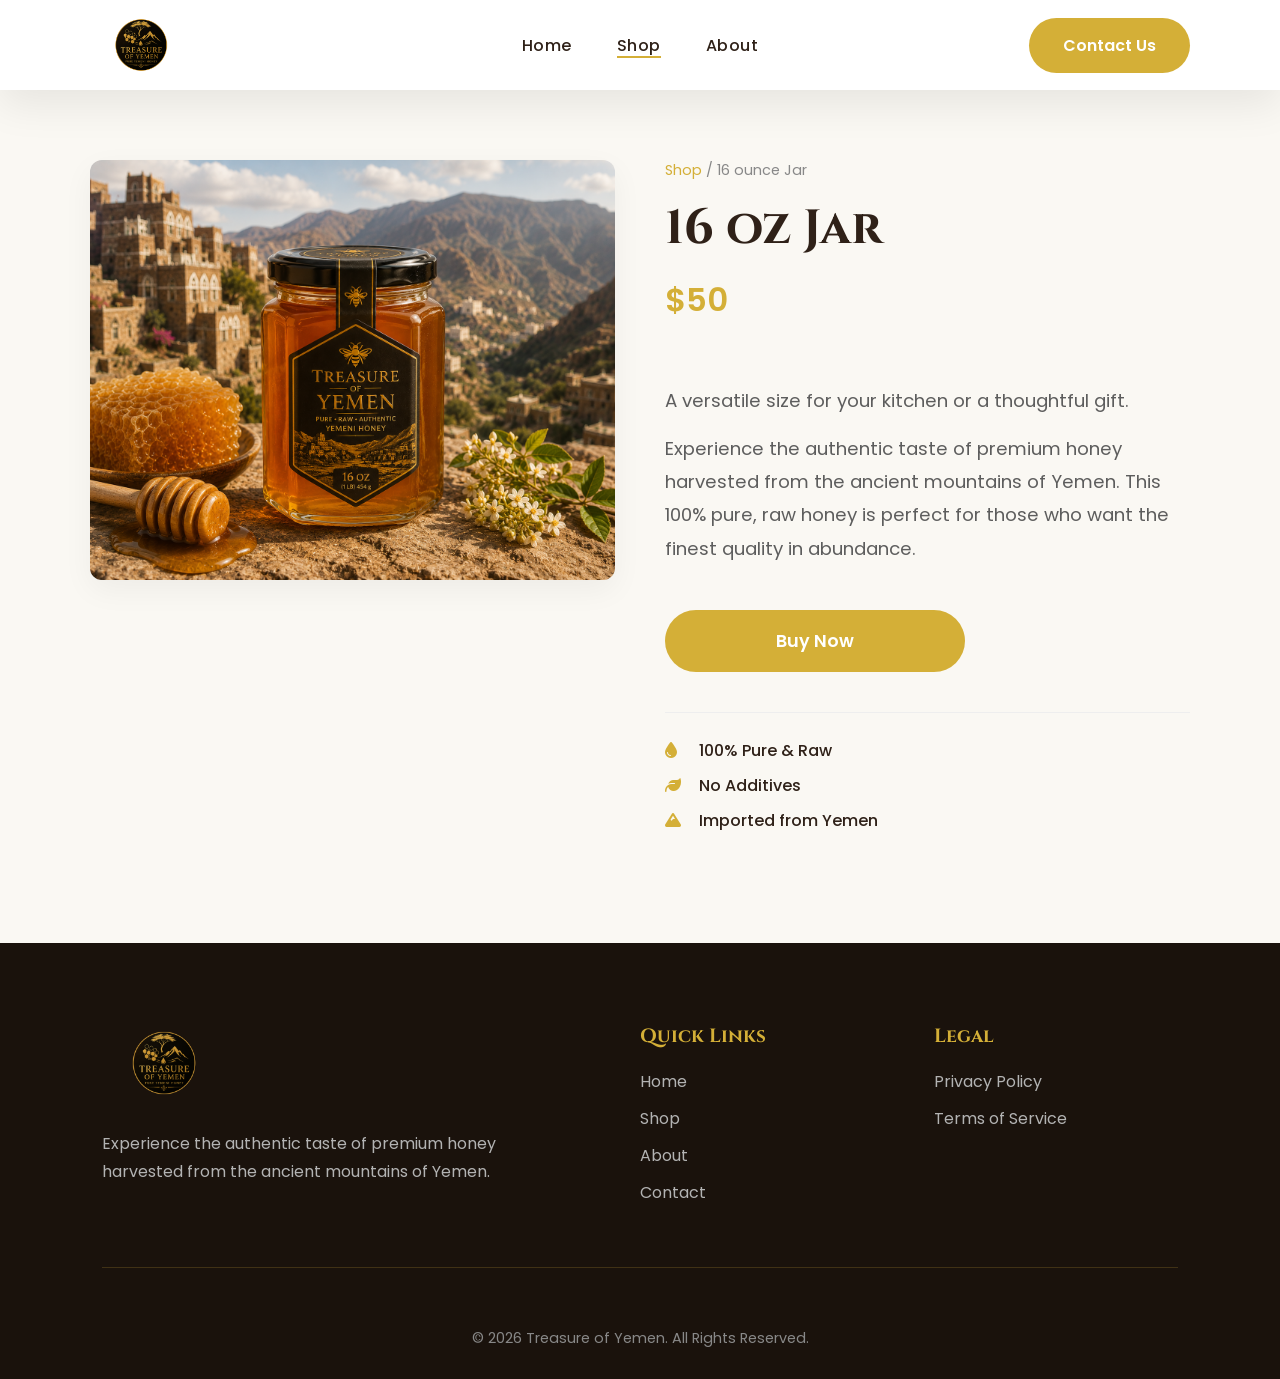
==== 16ozjar.html @ 9f474335 "Add files via upload" ====
<!DOCTYPE html>
<html lang="en">
<head>
    <meta charset="UTF-8">
    <meta name="viewport" content="width=device-width, initial-scale=1.0">
    <title>16 oz Jar | Treasure of Yemen</title>
    <link rel="icon" href="images/favicontreasureofyemen.png">
    
    <!-- Google Fonts & Icons -->
    <link rel="preconnect" href="https://fonts.googleapis.com">
    <link rel="preconnect" href="https://fonts.gstatic.com" crossorigin>
    <link href="https://fonts.googleapis.com/css2?family=Cinzel:wght@500;600;700&family=Poppins:wght@300;400;500;600;700&display=swap" rel="stylesheet">
    <link rel="stylesheet" href="https://cdnjs.cloudflare.com/ajax/libs/font-awesome/6.4.0/css/all.min.css">
    
    <!-- All CSS centralized here -->
    <link rel="stylesheet" href="css/style.css">
</head>
<body class="shop-page">

<!-- Navbar -->
<nav id="navbar">
    <a href="index.html" class="logo">
        <img src="images/treasureofyemen1.png" alt="Treasure of Yemen">
    </a>
    <ul class="nav-links">
        <li><a href="index.html">Home</a></li>
        <li><a href="shop.html" class="active">Shop</a></li>
        <li><a href="index.html#about">About</a></li>
    </ul>
    <a href="index.html#contact" class="shop-btn">Contact Us</a>
    <div class="menu-toggle">
        <span></span><span></span><span></span>
    </div>
</nav>

<!-- Mobile Menu -->
<div class="mobile-menu">
    <a href="index.html">Home</a>
    <a href="shop.html">Shop</a>
    <a href="index.html#about">About</a>
    <a href="index.html#contact" class="mobile-shop-btn">Contact Us</a>
</div>

<!-- Single Product Section -->
<section class="single-product">
    <!-- Added fade-up-element for animation -->
    <div class="product-detail-container fade-up-element">
        <!-- Left Side: Large Image -->
        <div class="product-detail-image">
            <img src="images/16ozhoney.png" alt="16 oz Jar">
        </div>
        
        <!-- Right Side: Details & Action -->
        <div class="product-detail-info">
            <p class="breadcrumbs"><a href="shop.html">Shop</a> / 16 ounce Jar</p>
            <h1>16 oz Jar</h1>
            <p class="price">$50</p>
            
            <div class="description">
                <p>A versatile size for your kitchen or a thoughtful gift.</p>
                <p>Experience the authentic taste of premium honey harvested from the ancient mountains of Yemen. This 100% pure, raw honey is perfect for those who want the finest quality in abundance.</p>
            </div>

            <!-- Removed Cart, Added Stripe Link -->
            <div class="purchase-actions">
                <a href="YOUR_STRIPE_LINK_HERE" class="primary-btn">Buy Now</a>
            </div>
            
            <div class="product-features">
                <p><i class="fa-solid fa-droplet"></i> 100% Pure & Raw</p>
                <p><i class="fa-solid fa-leaf"></i> No Additives</p>
                <p><i class="fa-solid fa-mountain"></i> Imported from Yemen</p>
            </div>
        </div>
    </div>
</section>

<!-- ================= FOOTER ================= -->
<footer class="footer">
    <div class="footer-content">
        <div class="footer-brand">
            <img src="images/treasureofyemen1.png" alt="Treasure of Yemen Logo" class="footer-logo">
            <p>Experience the authentic taste of premium honey harvested from the ancient mountains of Yemen.</p>
        </div>
        <div class="footer-links">
            <h3>Quick Links</h3>
            <a href="index.html">Home</a>
            <a href="shop.html">Shop</a>
            <a href="index.html#about">About</a>
            <a href="index.html#contact">Contact</a>
        </div>
        <div class="footer-legal">
            <h3>Legal</h3>
            <a href="#" id="privacyLink">Privacy Policy</a>
            <a href="#" id="termsLink">Terms of Service</a>
        </div>
    </div>
    <div class="footer-bottom">
        <p>&copy; 2026 Treasure of Yemen. All Rights Reserved.</p>
    </div>
</footer>

<!-- ================= LEGAL POPUPS ================= -->
<div class="success-popup legal-popup" id="privacyPopup">
    <div class="popup-box legal-box">
        <h3>Privacy Policy</h3>
        <div class="legal-text">
            <p><strong>1. Information Collection:</strong> We collect information you provide directly to us, such as when you create an account, subscribe to our newsletter, or make a purchase. This includes your name, email, phone number, and shipping address.</p>
            <p><strong>2. Use of Data:</strong> Your data is used exclusively to process orders, deliver your premium honey, and communicate updates or exclusive offers related to Treasure of Yemen.</p>
            <p><strong>3. Data Protection:</strong> We implement industry-standard security measures to protect your personal information from unauthorized access, alteration, or disclosure. We do not sell your personal data to third parties.</p>
        </div>
        <button class="close-legal-btn">Close</button>
    </div>
</div>

<div class="success-popup legal-popup" id="termsPopup">
    <div class="popup-box legal-box">
        <h3>Terms of Service</h3>
        <div class="legal-text">
            <p><strong>1. Product Authenticity:</strong> Treasure of Yemen guarantees that all our honey is 100% pure and raw, imported directly from Yemen without additives or blending.</p>
            <p><strong>2. Shipping & Returns:</strong> Orders are processed within 1-2 business days. Due to the consumable nature of our products, returns are only accepted for sealed, unopened jars within 14 days of delivery.</p>
            <p><strong>3. Medical Disclaimer:</strong> Our products are intended for culinary and general wellness purposes. They are not intended to diagnose, treat, cure, or prevent any disease. Do not feed raw honey to infants under one year of age.</p>
        </div>
        <button class="close-legal-btn">Close</button>
    </div>
</div>

<!-- All JS centralized here -->
<script src="js/app.js"></script>
</body>
</html>
---- css/style.css ----
/* ---------------- RESET ---------------- */

*{
margin:0;
padding:0;
box-sizing:border-box;
}

html{
scroll-behavior:smooth;
}

body{

font-family:'Poppins',sans-serif;

background:#FAF8F3;

color:#2F2118;

overflow-x:hidden;

}

/*======================
        NAVBAR
=======================*/

#navbar{

    position:fixed;

    top:0;

    left:0;

    width:100%;

    display:grid;

    grid-template-columns:170px 1fr 170px;

    align-items:center;

    padding:18px 7%;

    z-index:1000;

    transition:.4s ease;

    background:rgba(255,255,255,.08);

    backdrop-filter:blur(16px);

}

#navbar.scrolled{

    background:rgba(255,255,255,.96);

    box-shadow:0 15px 40px rgba(0,0,0,.08);

    padding:12px 7%;

}

.logo{

    display:flex;

    align-items:center;

}

.logo img{

    height:82px;

    transition:.4s;

}

#navbar.scrolled .logo img{

    height:66px;

}

.logo:hover img{

    transform:scale(1.05);

}

.nav-links{

    display:flex;

    justify-content:center;

    gap:45px;

    list-style:none;

}

.nav-links li{

    position:relative;

}

.nav-links a{

    text-decoration:none;

    color:white;

    font-weight:500;

    letter-spacing:.5px;

    transition:.35s;

    padding-bottom:6px;

}

#navbar.scrolled .nav-links a{

    color:#2F2118;

}

.nav-links a::after{

    content:"";

    position:absolute;

    left:0;

    bottom:0;

    width:0;

    height:2px;

    background:#D4AF37;

    transition:.35s;

}

.nav-links a:hover::after,
.nav-links .active::after{

    width:100%;

}

.shop-btn{

    justify-self:end;

    text-decoration:none;

    padding:15px 34px;

    border-radius:999px;

    background:#D4AF37;

    color:white;

    font-weight:600;

    transition:.35s;

}

.shop-btn:hover{

    background:#BE9718;

    transform:translateY(-3px);

    box-shadow:0 15px 35px rgba(212,175,55,.35);

}

/* ---------------- HERO ---------------- */

.hero{

height:100vh;

display:flex;

justify-content:center;

align-items:center;

text-align:center;

position:relative;

background:url("images/hero.jpg") center center/cover no-repeat;

}

.overlay{

position:absolute;

inset:0;

background:rgba(0,0,0,.45);

}

.hero-content{

position:relative;

max-width:850px;

padding:20px;

color:white;

z-index:2;

animation:fadeUp 1.4s;

}

.subtitle{

letter-spacing:6px;

font-size:.9rem;

color:#D4AF37;

margin-bottom:25px;

}

.hero h1{

font-family:'Cinzel',serif;

font-size:5.4rem;

line-height:1.1;

margin-bottom:25px;

}

.description{

font-size:1.15rem;

line-height:1.9;

max-width:700px;

margin:auto;

opacity:.92;

}

.hero-buttons{

margin-top:45px;

display:flex;

justify-content:center;

gap:22px;

flex-wrap:wrap;

}

.primary-btn{

text-decoration:none;

background:#D4AF37;

padding:18px 38px;

border-radius:50px;

color:white;

font-weight:600;

transition:.35s;

}

.primary-btn:hover{

transform:translateY(-5px);

background:#bc971e;

}

.secondary-btn{

text-decoration:none;

border:2px solid white;

padding:18px 38px;

border-radius:50px;

color:white;

transition:.35s;

}

.secondary-btn:hover{

background:white;

color:#2F2118;

}

@keyframes fadeUp{

from{

opacity:0;

transform:translateY(40px);

}

to{

opacity:1;

transform:translateY(0);

}

}

.menu-toggle{

    display:none;

    justify-self:end;

    cursor:pointer;

}

.menu-toggle span{

    display:block;

    width:28px;

    height:3px;

    margin:6px;

    background:white;

    transition:.35s;

}

#navbar.scrolled .menu-toggle span{

    background:#2F2118;

}

@media(max-width:980px){

#navbar{

grid-template-columns:1fr auto;

}

.nav-links{

display:none;

}

.shop-btn{

display:none;

}

.menu-toggle{

display:block;

}

.logo img{

height:72px;

}

}

/*========================================
                HERO
========================================*/

.hero {
    padding-top: 130px;
    position: relative;
    height: 100vh;
    width: 100%; /* Ensures the container spans the full width from left to right */
    overflow: hidden;
    display: flex;
    justify-content: center;
    align-items: center;
    text-align: center;
    
    /* Replaced 'hero.jpg' with 'why1.png' */
    background: url("../images/main.png") center center / cover no-repeat;
    
    animation: zoomHero 18s ease-in-out infinite alternate;
}

.overlay{

    position:absolute;

    inset:0;

    background:linear-gradient(
    rgba(25,18,12,.65),
    rgba(25,18,12,.60)
    );

}

.hero-glow{

    position:absolute;

    width:700px;

    height:700px;

    border-radius:50%;

    background:radial-gradient(circle,
    rgba(212,175,55,.22),
    transparent 70%);

    filter:blur(50px);

    animation:floatGlow 7s ease-in-out infinite;

}

.hero-content{

    position:relative;

    z-index:5;

    max-width:850px;

    padding:20px;

    animation:heroReveal 1.3s ease;

}

.subtitle{

    color:#D4AF37;

    letter-spacing:7px;

    font-size:.85rem;

    margin-bottom:25px;

}

.hero h1{

    color:white;

    font-family:"Cinzel",serif;

    font-size:6rem;

    line-height:1.05;

    font-weight:700;

}

.hero h1 span{

    display:block;

    color:#D4AF37;

}

.description{

    color:white;

    max-width:650px;

    margin:35px auto;

    line-height:1.9;

    font-size:1.15rem;

    opacity:.95;

}

.hero-buttons{

    display:flex;

    justify-content:center;

    gap:22px;

    margin-top:40px;

    flex-wrap:wrap;

}

.primary-btn{

    background:#D4AF37;

    color:white;

    text-decoration:none;

    padding:18px 38px;

    border-radius:999px;

    transition:.35s;

    font-weight:600;

}

.primary-btn:hover{

    transform:translateY(-5px);

    background:#BE9718;

    box-shadow:0 18px 40px rgba(212,175,55,.35);

}

.secondary-btn{

    border:2px solid white;

    color:white;

    text-decoration:none;

    padding:18px 38px;

    border-radius:999px;

    transition:.35s;

}

.secondary-btn:hover{

    background:white;

    color:#2F2118;

}

.scroll-indicator{

    position:absolute;

    bottom:40px;

    left:50%;

    transform:translateX(-50%);

    width:28px;

    height:48px;

    border:2px solid white;

    border-radius:30px;

    display:flex;

    justify-content:center;

}

.scroll-indicator span{

    width:5px;

    height:10px;

    background:white;

    border-radius:10px;

    margin-top:8px;

    animation:scrollDown 2s infinite;

}

/*================ Animations ================*/

@keyframes heroReveal{

from{

opacity:0;

transform:translateY(40px);

}

to{

opacity:1;

transform:translateY(0);

}

}

@keyframes scrollDown{

0%{

opacity:0;

transform:translateY(0);

}

50%{

opacity:1;

}

100%{

opacity:0;

transform:translateY(16px);

}

}

@keyframes zoomHero{

from{

background-size:100%;

}

to{

background-size:108%;

}

}

@keyframes floatGlow{

0%{

transform:translate(-80px,-40px);

}

50%{

transform:translate(90px,30px);

}

100%{

transform:translate(-80px,-40px);

}

}

/*================ Mobile ================*/

@media(max-width: 900px) {
    .hero {
        /* Prevents jumping on mobile browsers */
        height: 100dvh; 
    }
    
    .hero h1 {
        font-size: 3.8rem;
    }
    
    .description {
        font-size: 1rem;
    }
}

@media(max-width:600px){

.hero h1{

font-size:2.8rem;

}

.subtitle{

letter-spacing:3px;

font-size:.7rem;

}

.primary-btn,
.secondary-btn{

width:100%;

text-align:center;

}

}

/*==========================================
                ABOUT
==========================================*/

.about{

    padding:140px 8%;

    display:grid;

    grid-template-columns:1fr 1fr;

    gap:80px;

    align-items:center;

    background:#FAF8F3;

}

.about-image{

    overflow:hidden;

    border-radius:24px;

    box-shadow:0 25px 60px rgba(0,0,0,.10);

}

.about-image img{

    width:100%;

    display:block;

    transition:.6s;

}

.about-image:hover img{

    transform:scale(1.08);

}

.section-subtitle{

    color:#D4AF37;

    letter-spacing:5px;

    font-size:.85rem;

    margin-bottom:18px;

    font-weight:600;

}

.about-content h2{

    font-family:"Cinzel",serif;

    font-size:3rem;

    color:#2F2118;

    margin-bottom:30px;

    line-height:1.2;

}

.about-content p{

    color:#666;

    font-size:1.05rem;

    line-height:2;

    margin-bottom:24px;

}

.about-stats{

    display:flex;

    gap:35px;

    margin-top:40px;

    flex-wrap:wrap;

}

.stat{

    background:white;

    padding:28px;

    border-radius:18px;

    min-width:150px;

    text-align:center;

    box-shadow:0 15px 35px rgba(0,0,0,.06);

    transition:.35s;

}

.stat:hover{

    transform:translateY(-8px);

}

.stat h3{

    font-size:2rem;

    color:#D4AF37;

    margin-bottom:8px;

    font-family:"Cinzel",serif;

}

.stat span{

    color:#555;

}

@media(max-width:950px){

.about{

grid-template-columns:1fr;

}

.about-content{

text-align:center;

}

.about-stats{

justify-content:center;

}

}

/*==========================================
            WHY CHOOSE US
==========================================*/

.features{

    padding:140px 8%;

    background:white;

}

.section-title{

    text-align:center;

    margin-bottom:70px;

}

.section-title p{

    color:#D4AF37;

    letter-spacing:5px;

    font-weight:600;

    margin-bottom:15px;

    font-size:.85rem;

}

.section-title h2{

    font-family:"Cinzel", serif;

    font-size:3rem;

    color:#2F2118;

}

.feature-grid{

    display:grid;

    grid-template-columns:repeat(auto-fit,minmax(260px,1fr));

    gap:30px;

}

.feature-card{

    background:#FAF8F3;

    border-radius:24px;

    padding:45px 30px;

    text-align:center;

    transition:.35s ease;

    border:1px solid rgba(212,175,55,.15);

}

.feature-card:hover{

    transform:translateY(-10px);

    box-shadow:0 25px 50px rgba(0,0,0,.08);

}

.feature-icon {
    width: 85px;
    height: 85px;
    margin: auto;
    margin-bottom: 28px;
    border-radius: 50%;
    display: flex;
    align-items: center;
    justify-content: center;
    background: #D4AF37;
    font-size: 2rem;
    color: white; /* <-- Add this line */
}

.feature-card h3{

    margin-bottom:18px;

    font-size:1.35rem;

    color:#2F2118;

}

.feature-card p{

    line-height:1.8;

    color:#666;

}

/*==========================================
        FEATURED PRODUCTS
==========================================*/

.featured-products{

    padding:140px 8%;

    background:#FAF8F3;

}

.products-grid{

    display:grid;

    grid-template-columns:repeat(auto-fit,minmax(320px,1fr));

    gap:35px;

}

.product-card{

    background:white;

    border-radius:28px;

    overflow:hidden;

    transition:.4s;

    box-shadow:0 15px 35px rgba(0,0,0,.06);

    display:flex;

    flex-direction:column;

}

.product-card:hover{

    transform:translateY(-12px);

    box-shadow:0 30px 60px rgba(0,0,0,.12);

}

.product-image{

    background:#F7F3EC;

    height:340px;

    display:flex;

    justify-content:center;

    align-items:center;

    overflow:hidden;

}

.product-image img{

    width:80%;

    transition:.45s;

}

.product-card:hover img{

    transform:scale(1.08);

}

.product-info{

    padding:35px;

}

.product-info h3{

    font-family:"Cinzel",serif;

    font-size:1.8rem;

    color:#2F2118;

    margin-bottom:12px;

}

.price{

    color:#D4AF37;

    font-size:1.6rem;

    font-weight:700;

    margin-bottom:18px;

}

.product-description{

    color:#666;

    line-height:1.8;

    margin-bottom:30px;

}

.product-buttons{

    display:flex;

    gap:15px;

}

.view-btn,
.buy-btn{

    flex:1;

    text-align:center;

    text-decoration:none;

    padding:14px;

    border-radius:999px;

    font-weight:600;

    transition:.35s;

}

.view-btn{

    border:2px solid #D4AF37;

    color:#D4AF37;

}

.view-btn:hover{

    background:#D4AF37;

    color:white;

}

.buy-btn{

    background:#2F2118;

    color:white;

}

.buy-btn:hover{

    background:#D4AF37;

}

@media(max-width:768px){

.product-buttons{

    flex-direction:column;

}

}

/*==========================================
            NEWSLETTER
==========================================*/

.newsletter{

    padding:140px 8%;

    background:linear-gradient(135deg,#2F2118,#4A3426);

}

.newsletter-container{

    max-width:900px;

    margin:auto;

    text-align:center;

}

.newsletter-subtitle{

    color:#D4AF37;

    letter-spacing:5px;

    font-size:.85rem;

    font-weight:600;

    margin-bottom:18px;

}

.newsletter h2{

    color:white;

    font-family:"Cinzel",serif;

    font-size:3rem;

    margin-bottom:25px;

}

.newsletter-text{

    color:#E6E6E6;

    max-width:650px;

    margin:0 auto 45px;

    line-height:1.8;

}

.newsletter-form{

    display:flex;

    flex-wrap:wrap;

    justify-content:center;

    gap:18px;

}

.newsletter-form input{

    flex:1;

    min-width:280px;

    padding:18px 22px;

    border:none;

    outline:none;

    border-radius:50px;

    font-size:1rem;

    background:white;

    transition:.3s;

}

.newsletter-form input:focus{

    box-shadow:0 0 0 3px rgba(212,175,55,.35);

}

.newsletter-form button{

    width:100%;

    max-width:260px;

    padding:18px;

    border:none;

    border-radius:50px;

    background:#D4AF37;

    color:white;

    font-size:1rem;

    font-weight:600;

    cursor:pointer;

    transition:.35s;

    margin-top:8px;

}

.newsletter-form button:hover{

    background:#BE9718;

    transform:translateY(-4px);

    box-shadow:0 15px 35px rgba(212,175,55,.35);

}

@media(max-width:768px){

.newsletter h2{

font-size:2.2rem;

}

.newsletter-form input{

width:100%;

min-width:100%;

}

.newsletter-form button{

max-width:100%;

}

}

/*==========================================
            SUCCESS POPUP
==========================================*/

.success-popup{

    position:fixed;

    inset:0;

    background:rgba(0,0,0,.55);

    backdrop-filter:blur(8px);

    display:flex;

    justify-content:center;

    align-items:center;

    z-index:9999;

    opacity:0;

    visibility:hidden;

    transition:.35s ease;

}

.success-popup.show{

    opacity:1;

    visibility:visible;

}

.popup-box{

    width:min(90%,500px);

    background:white;

    border-radius:28px;

    padding:50px 40px;

    text-align:center;

    transform:scale(.9);

    transition:.35s ease;

    box-shadow:0 30px 70px rgba(0,0,0,.18);

}

.success-popup.show .popup-box{

    transform:scale(1);

}

.popup-check{

    width:90px;

    height:90px;

    margin:auto;

    border-radius:50%;

    background:#D4AF37;

    color:white;

    font-size:2.8rem;

    display:flex;

    justify-content:center;

    align-items:center;

    margin-bottom:25px;

    animation:popupBounce .8s;

}

.popup-box h3{

    font-family:"Cinzel",serif;

    color:#2F2118;

    font-size:2rem;

    margin-bottom:18px;

}

.popup-box p{

    color:#666;

    line-height:1.8;

    margin-bottom:35px;

}

.popup-box button{

    border:none;

    background:#D4AF37;

    color:white;

    padding:16px 40px;

    border-radius:999px;

    cursor:pointer;

    font-size:1rem;

    font-weight:600;

    transition:.3s;

}

.popup-box button:hover{

    background:#BE9718;

    transform:translateY(-3px);

}

@keyframes popupBounce{

0%{

transform:scale(0);

}

70%{

transform:scale(1.15);

}

100%{

transform:scale(1);

}

}

/* ================= MOBILE MENU ================= */
.mobile-menu {
    position: fixed;
    top: 0;
    right: -100%; /* Hides the menu off-screen by default */
    width: 100%;
    height: 100vh;
    height: 100dvh; /* Adapts to mobile browser UI */
    background: rgba(25, 18, 12, 0.98); /* Deep brown/black matching your theme */
    backdrop-filter: blur(10px);
    display: flex;
    flex-direction: column;
    justify-content: center;
    align-items: center;
    gap: 30px;
    z-index: 999; /* Sits just below your navbar which is z-index 1000 */
    transition: 0.4s ease-in-out;
}

/* Toggled via your existing app.js */
.mobile-menu.open {
    right: 0; 
}

.mobile-menu a {
    color: white;
    text-decoration: none;
    font-size: 1.5rem;
    font-family: "Cinzel", serif;
    transition: 0.3s;
}

.mobile-menu a:hover {
    color: #D4AF37;
}

.mobile-menu .mobile-shop-btn {
    background: #D4AF37;
    padding: 15px 35px;
    border-radius: 999px;
    margin-top: 10px;
    font-family: "Poppins", sans-serif;
}

/* Hamburger to 'X' Animation */
.menu-toggle {
    z-index: 1001; /* Keeps the toggle clickable above the mobile menu */
}

.menu-toggle.active span:nth-child(1) {
    transform: translateY(9px) rotate(45deg);
}

.menu-toggle.active span:nth-child(2) {
    opacity: 0;
}

.menu-toggle.active span:nth-child(3) {
    transform: translateY(-9px) rotate(-45deg);
}

/* Fade the "X" into the brand's gold color when the navbar is scrolled */
#navbar.scrolled .menu-toggle.active span {
    background: #000000; 
}

/* ================= MOBILE HERO FIX ================= */
@media(max-width: 900px) {
    .hero {
        /* Override the desktop animation with a mobile-friendly one */
        animation: zoomHeroMobile 18s ease-in-out infinite alternate !important;
        background-position: center center !important;
    }
}

/* Mobile zoom animation prioritizing height over width */
@keyframes zoomHeroMobile {
    from {
        /* 'auto' for width, '100%' for height ensures the screen is always filled */
        background-size: auto 100%; 
    }
    to {
        background-size: auto 110%;
    }
}

/*==========================================
            CONTACT
==========================================*/

.contact {
    padding: 140px 8%;
    background: white; /* Contrasts perfectly with the off-white products section above it */
}

.contact-container {
    display: grid;
    grid-template-columns: repeat(auto-fit, minmax(280px, 1fr));
    gap: 30px;
    max-width: 1200px;
    margin: auto;
}

.contact-card {
    background: #FAF8F3;
    border: 1px solid rgba(212, 175, 55, 0.15);
    border-radius: 24px;
    padding: 45px 30px;
    text-align: center;
    transition: 0.35s ease;
    display: flex;
    flex-direction: column;
    justify-content: center;
    
    /* ADD THESE TWO LINES */
    position: relative; 
    text-decoration: none; 
}

.contact-card:hover {
    transform: translateY(-10px);
    box-shadow: 0 25px 50px rgba(0, 0, 0, 0.08);
}

/* Creates the hidden floating badge using the text from 'data-hover' */
.contact-card::before {
    content: attr(data-hover);
    position: absolute;
    top: -20px; /* Starts slightly out of frame */
    left: 50%;
    transform: translateX(-50%);
    background: #D4AF37;
    color: white;
    padding: 6px 18px;
    border-radius: 20px;
    font-size: 0.8rem;
    font-weight: 600;
    letter-spacing: 1px;
    text-transform: uppercase;
    white-space: nowrap;
    opacity: 0;
    visibility: hidden;
    transition: 0.4s ease;
    box-shadow: 0 5px 15px rgba(212, 175, 55, 0.3);
}

/* Slides the badge down and fades it in when the card is hovered */
.contact-card:hover::before {
    top: 15px;
    opacity: 1;
    visibility: visible;
}

.contact-icon {
    width: 80px;
    height: 80px;
    margin: auto;
    margin-bottom: 25px;
    border-radius: 50%;
    display: flex;
    align-items: center;
    justify-content: center;
    background: #D4AF37;
    font-size: 1.8rem;
    color: white;
}

.contact-card h3 {
    font-family: "Cinzel", serif;
    font-size: 1.5rem;
    color: #2F2118;
    margin-bottom: 15px;
}

.contact-card p {
    color: #666;
    line-height: 1.8;
    font-size: 1.05rem;
}

/*==========================================
            FOOTER
==========================================*/
.footer {
    background: #1A120C; /* Deep espresso color */
    color: #E6E6E6;
    padding: 80px 8% 30px;
}

.footer-content {
    display: grid;
    grid-template-columns: 2fr 1fr 1fr;
    gap: 50px;
    margin-bottom: 60px;
    border-bottom: 1px solid rgba(212, 175, 55, 0.2);
    padding-bottom: 50px;
}

.footer-brand .footer-logo {
    height: 80px;
    margin-bottom: 20px;
}

.footer-brand p {
    line-height: 1.8;
    max-width: 400px;
    color: #B3B3B3;
}

.footer-links h3,
.footer-legal h3 {
    color: #D4AF37;
    font-family: "Cinzel", serif;
    font-size: 1.2rem;
    margin-bottom: 20px;
}

.footer-links a,
.footer-legal a {
    display: block;
    color: #B3B3B3;
    text-decoration: none;
    margin-bottom: 12px;
    transition: 0.3s;
}

.footer-links a:hover,
.footer-legal a:hover {
    color: #D4AF37;
    padding-left: 5px; /* Creates a subtle slide effect on hover */
}

.footer-bottom {
    text-align: center;
    color: #888;
    font-size: 0.9rem;
}

@media(max-width: 768px) {
    .footer-content {
        grid-template-columns: 1fr;
        text-align: center;
    }
    .footer-brand p {
        margin: auto;
    }
    .footer-links a:hover,
    .footer-legal a:hover {
        padding-left: 0;
    }
}

/*==========================================
        LEGAL POPUPS (Overrides)
==========================================*/
.legal-box {
    max-width: 600px;
    width: 90%;
    text-align: left; /* Aligns text left for easier reading */
    padding: 40px;
}

.legal-box h3 {
    text-align: center;
    font-size: 1.8rem;
    margin-bottom: 25px;
    border-bottom: 2px solid rgba(212, 175, 55, 0.2);
    padding-bottom: 15px;
}

/* Makes long legal text scrollable inside the popup */
.legal-text {
    max-height: 50vh;
    overflow-y: auto;
    padding-right: 15px;
    margin-bottom: 30px;
}

/* Custom Gold Scrollbar for the legal text */
.legal-text::-webkit-scrollbar {
    width: 6px;
}
.legal-text::-webkit-scrollbar-thumb {
    background: #D4AF37;
    border-radius: 10px;
}

.legal-text p {
    margin-bottom: 15px;
    font-size: 0.95rem;
    text-align: left;
    color: #555;
}

.legal-box .close-legal-btn {
    display: block;
    margin: auto;
    width: 100%;
    max-width: 200px;
    background: #D4AF37;
    color: white;
    border: none;
    padding: 16px 40px;
    border-radius: 999px;
    cursor: pointer;
    font-size: 1rem;
    font-weight: 600;
    transition: 0.3s;
}

.legal-box .close-legal-btn:hover {
    background: #BE9718;
    transform: translateY(-3px);
}

/* Standardize the product image container */
.product-image {
    width: 100%;
    height: 280px; /* Set a fixed height for all product images */
    overflow: hidden; 
    padding: 15px; /* Optional: gives a little breathing room inside the card */
}

/* Force images to fill the container uniformly with rounded corners */
.product-image img {
    width: 100%;
    height: 100%;
    object-fit: cover; /* Prevents stretching by cropping the image to fit the box perfectly */
    border-radius: 12px; /* Rounds the corners */
}

/* Single Product Page Layout */
.single-product {
    padding: 160px 7% 100px;
}

.product-detail-container {
    display: flex;
    flex-wrap: wrap;
    gap: 50px;
    max-width: 1200px;
    margin: 0 auto;
}

.product-detail-image {
    flex: 1;
    min-width: 300px;
}

.product-detail-image img {
    width: 100%;
    border-radius: 12px; /* Keeps the rounded corners consistent */
    box-shadow: 0 10px 30px rgba(0,0,0,0.05);
}

.product-detail-info {
    flex: 1;
    min-width: 300px;
    display: flex;
    flex-direction: column;
    justify-content: center;
}

.breadcrumbs {
    color: #888;
    margin-bottom: 15px;
    font-size: 0.9rem;
}

.breadcrumbs a {
    color: #D4AF37;
    text-decoration: none;
}

.product-detail-info h1 {
    font-family: "Cinzel", serif;
    font-size: 3rem;
    color: #2F2118;
    margin-bottom: 15px;
}

.product-detail-info .price {
    font-size: 2rem;
    color: #D4AF37;
    font-weight: 600;
    margin-bottom: 25px;
}

.product-detail-info .description {
    color: #555;
    line-height: 1.8;
    margin-bottom: 30px;
}

.product-detail-info .description p {
    margin-bottom: 15px;
}

.purchase-actions {
    display: flex;
    gap: 15px;
    margin-bottom: 40px;
}

.quantity-input {
    width: 70px;
    padding: 10px;
    border: 1px solid #ddd;
    border-radius: 5px;
    font-size: 1.1rem;
    text-align: center;
}

.add-to-cart-btn {
    background: #D4AF37;
    color: white;
    border: none;
    padding: 15px 40px;
    font-size: 1.1rem;
    font-weight: 600;
    border-radius: 5px;
    cursor: pointer;
    transition: background 0.3s ease;
}

.add-to-cart-btn:hover {
    background: #2F2118;
}

.product-features {
    border-top: 1px solid #eee;
    padding-top: 25px;
}

.product-features p {
    margin-bottom: 10px;
    color: #2F2118;
    font-weight: 500;
}

.product-features i {
    color: #D4AF37;
    margin-right: 10px;
    width: 20px;
}

/* =========================================
    SHOP PAGE STYLES (Moved from inline)
========================================= */
body.shop-page {
    background: #FAF8F3;
}

body.shop-page #navbar {
    background: rgba(255, 255, 255, 0.98);
    box-shadow: 0 15px 40px rgba(0, 0, 0, 0.08);
    padding: 12px 7%; 
}

body.shop-page #navbar .nav-links a {
    color: #2F2118;
}

body.shop-page .logo img {
    height: 66px;
}

body.shop-page .menu-toggle span {
    background: #2F2118;
}

/* Shop Header Styling */
.shop-page-header {
    padding-top: 160px;
    text-align: center;
    padding-bottom: 50px;
}

.shop-page-header p {
    color: #D4AF37;
    letter-spacing: 5px;
    font-weight: 600;
    font-size: 0.9rem;
    margin-bottom: 15px;
}

.shop-page-header h1 {
    font-family: "Cinzel", serif;
    font-size: 3.5rem;
    color: #2F2118;
}

/* Adjust top padding of products section since header handles it */
body.shop-page .featured-products {
    padding-top: 0; 
    padding-bottom: 120px;
}

/* =========================================
    SINGLE PRODUCT PAGE ACTIONS
========================================= */
/* Replaced quantity selector with clean button */
.purchase-actions {
    display: flex;
    gap: 15px;
    margin-bottom: 40px;
}

.purchase-actions .primary-btn {
    text-align: center;
    width: 100%;
    max-width: 300px;
    font-size: 1.1rem;
    padding: 18px 40px;
    display: inline-block;
}

/* =========================================
    REUSABLE ANIMATIONS
========================================= */
/* Applies the homepage load animation to any element */
.fade-up-element {
    opacity: 0;
    animation: fadeUp 1.4s ease forwards;
}

/* Ensure fadeUp keyframe finishes correctly if not already set */
@keyframes fadeUp {
    from {
        opacity: 0;
        transform: translateY(40px);
    }
    to {
        opacity: 1;
        transform: translateY(0);
    }
}

/* =========================================
    PARALLAX STYLES
========================================= */
.parallax-element {
    will-change: transform; /* Optimizes performance for animations */
    transition: transform 0.1s cubic-bezier(0, 0, 0.2, 1);
}

/* Prevent horizontal scrolling/overflow and fix white background flashes */
html, body {
    width: 100%;
    max-width: 100%;
    overflow-x: hidden;
    background-color: #2F2118; /* Matches your dark brand background */
    margin: 0;
    padding: 0;
}

/* Ensure all containers respect screen boundaries on mobile */
* {
    box-sizing: border-box;
}

.hero, .hero-content, section {
    width: 100%;
    max-width: 100%;
}

/*==========================================
        SHOP ALL BUTTON CONTAINER
==========================================*/
.shop-all-container {
    width: 100%;
    text-align: center;
    margin-top: 65px;
    display: flex;
    justify-content: center;
}

/* Hide scroll indicator on mobile devices */
@media (max-width: 768px) {
    .scroll-indicator {
        display: none;
    }
}
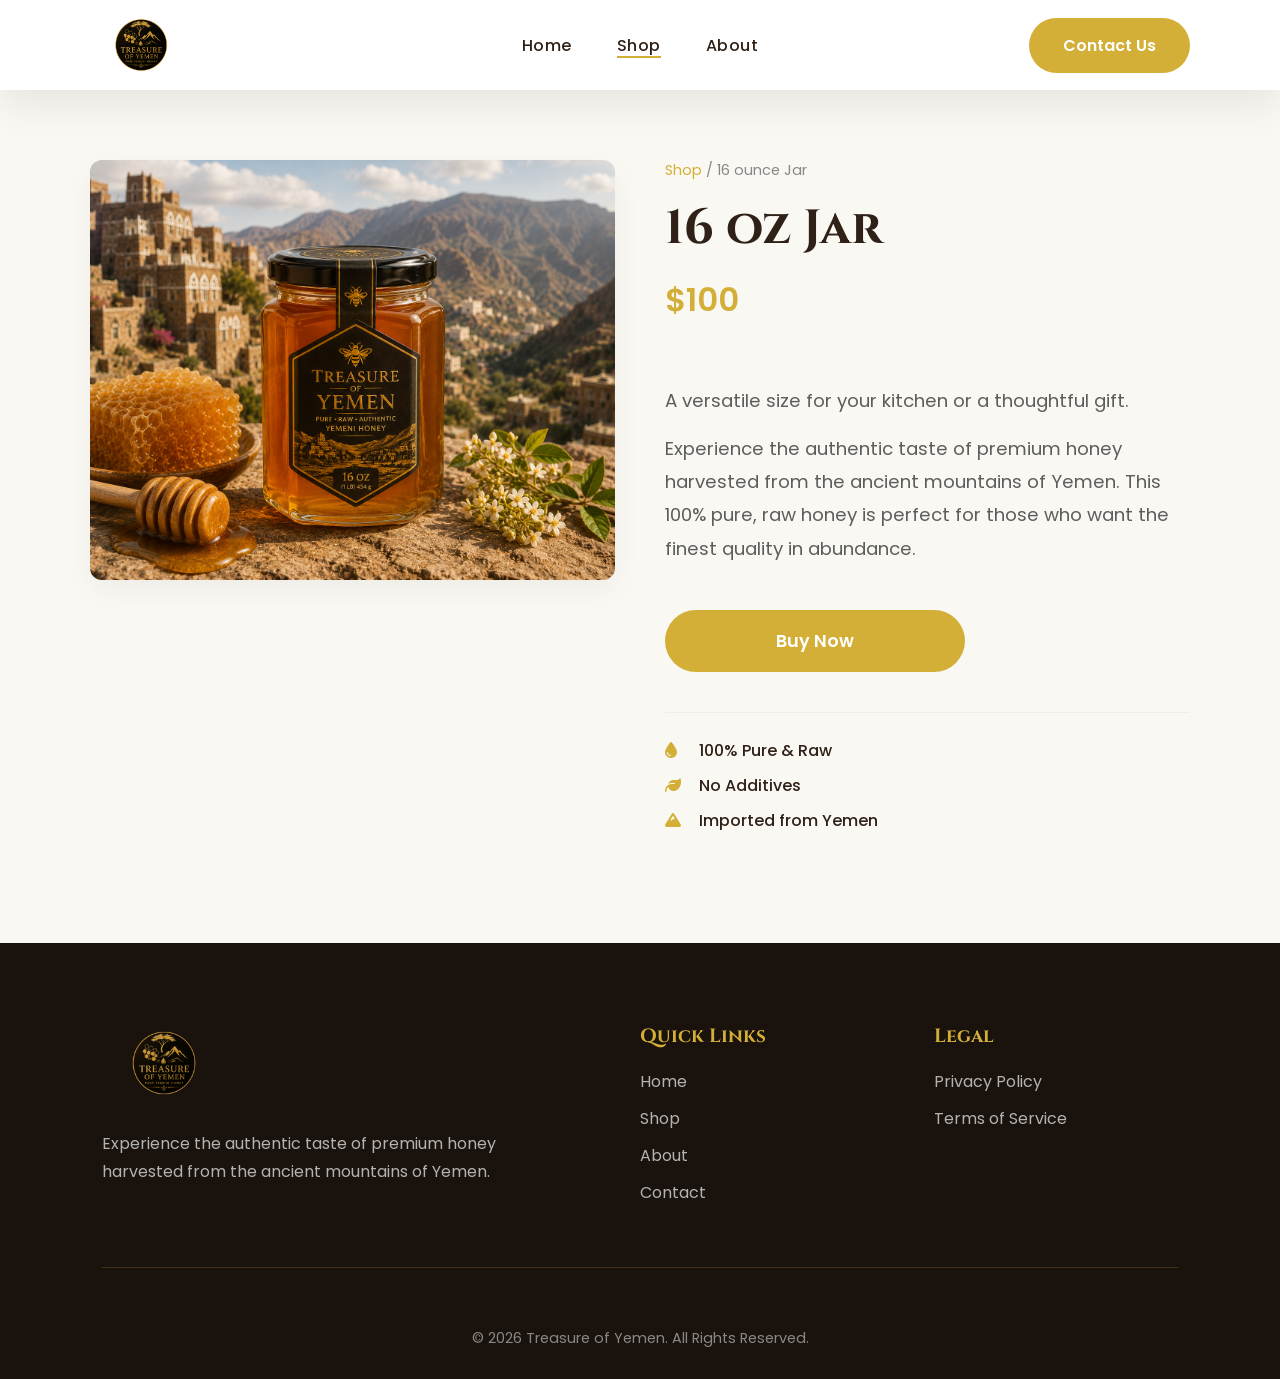
==== commit 80f2f089: "Update 16ozjar.html" ====
--- a/16ozjar.html
+++ b/16ozjar.html
@@ -54,7 +54,7 @@
         <div class="product-detail-info">
             <p class="breadcrumbs"><a href="shop.html">Shop</a> / 16 ounce Jar</p>
             <h1>16 oz Jar</h1>
-            <p class="price">$50</p>
+            <p class="price">$100</p>
             
             <div class="description">
                 <p>A versatile size for your kitchen or a thoughtful gift.</p>
@@ -128,4 +128,4 @@
 <!-- All JS centralized here -->
 <script src="js/app.js"></script>
 </body>
-</html>+</html>
